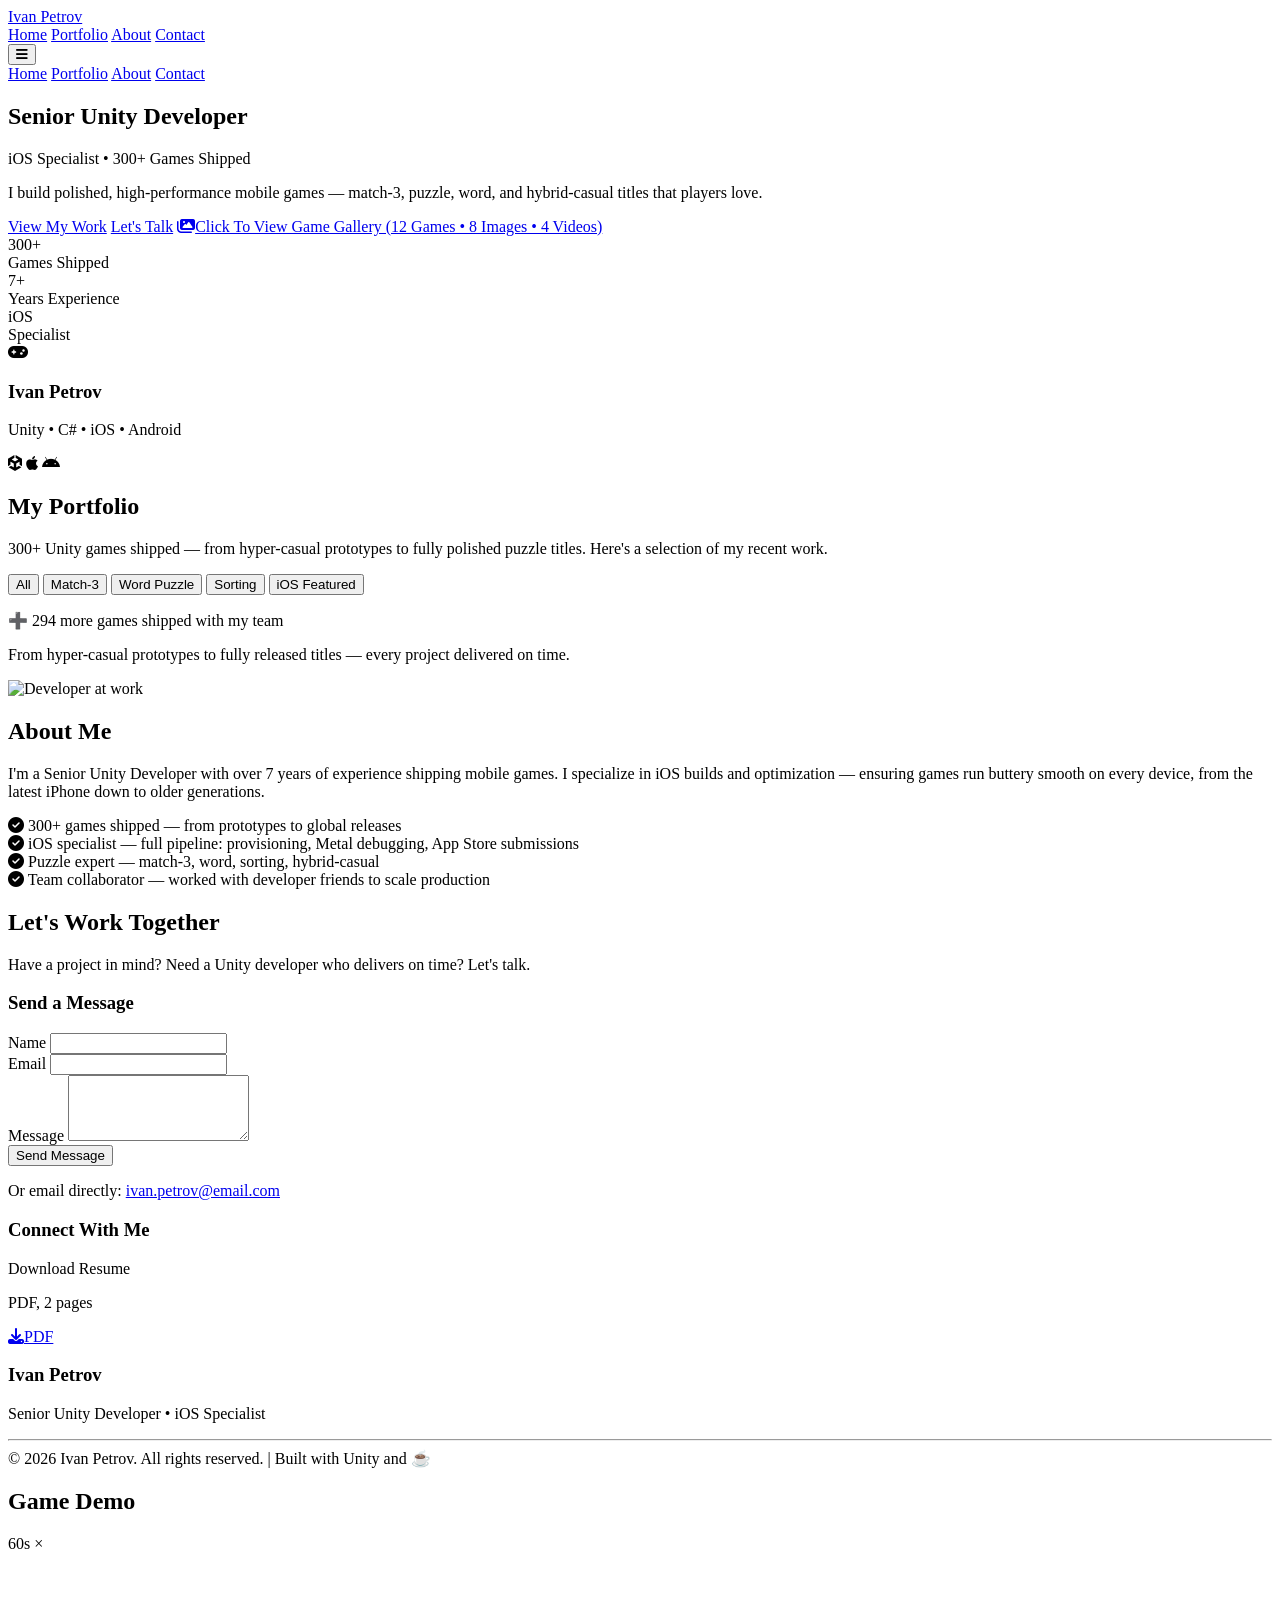
==== index.html @ 31826255 "Add files via upload" ====
<!DOCTYPE html>
<html lang="en">
<head>
    <meta charset="UTF-8">
    <meta name="viewport" content="width=device-width, initial-scale=1.0">
    <title>Ivan Petrov | Senior Unity Developer | iOS Specialist | 300+ Games Shipped</title>
    <meta name="description" content="Senior Unity Developer with 300+ shipped mobile games. iOS specialist in puzzle, match-3, and hybrid-casual titles.">
    
    <!-- Tailwind CSS via CDN -->
    <script src="https://cdn.tailwindcss.com"></script>
    
    <!-- Custom CSS -->
    <link rel="stylesheet" href="css/style.css">
    
    <!-- Font Awesome Icons -->
    <link rel="stylesheet" href="https://cdnjs.cloudflare.com/ajax/libs/font-awesome/6.4.0/css/all.min.css">
    
    <!-- Google Fonts -->
    <link href="https://fonts.googleapis.com/css2?family=Inter:wght@300;400;500;600;700;800&display=swap" rel="stylesheet">
</head>
<body class="bg-gray-50">

<!-- ==================== NAVIGATION ==================== -->
<nav class="bg-white shadow-lg fixed w-full z-50">
    <div class="max-w-7xl mx-auto px-4 sm:px-6 lg:px-8">
        <div class="flex justify-between items-center h-16">
            <div class="flex-shrink-0">
                <a href="#home" class="text-2xl font-bold text-primary">Ivan Petrov</a>
            </div>
            <div class="hidden md:block">
                <div class="ml-10 flex items-center space-x-8">
                    <a href="#home" class="nav-link">Home</a>
                    <a href="#portfolio" class="nav-link">Portfolio</a>
                    <a href="#about" class="nav-link">About</a>
                    <a href="#contact" class="nav-link">Contact</a>
                </div>
            </div>
            <div class="md:hidden">
                <button id="mobile-menu-button" class="text-gray-500 hover:text-gray-600 focus:outline-none">
                    <i class="fas fa-bars text-2xl"></i>
                </button>
            </div>
        </div>
    </div>
    <div id="mobile-menu" class="hidden md:hidden bg-white border-t">
        <div class="px-2 pt-2 pb-3 space-y-1">
            <a href="#home" class="block px-3 py-2 nav-link-mobile">Home</a>
            <a href="#portfolio" class="block px-3 py-2 nav-link-mobile">Portfolio</a>
            <a href="#about" class="block px-3 py-2 nav-link-mobile">About</a>
            <a href="#contact" class="block px-3 py-2 nav-link-mobile">Contact</a>
        </div>
    </div>
</nav>

<!-- ==================== HERO SECTION ==================== -->
<section id="home" class="pt-24 pb-16 gradient-bg text-white">
    <div class="max-w-7xl mx-auto px-4 sm:px-6 lg:px-8 py-16">
        <div class="grid md:grid-cols-2 gap-12 items-center">
            <div>
                <h1 class="text-4xl md:text-5xl lg:text-6xl font-extrabold leading-tight mb-4">
                    Senior Unity Developer
                </h1>
                <p class="text-2xl md:text-3xl text-indigo-200 mb-6">
                    iOS Specialist • 300+ Games Shipped
                </p>
                <p class="text-lg text-gray-200 mb-8 max-w-lg">
                    I build polished, high-performance mobile games — match-3, puzzle, word, and hybrid-casual titles that players love.
                </p>
                <div class="flex flex-wrap gap-4">
                    <a href="#portfolio" class="btn-primary">View My Work</a>
                    <a href="#contact" class="btn-secondary">Let's Talk</a>
                    <a href="games.html" class="btn-primary">
    <i class="fas fa-images mr-2"></i>Click To View Game Gallery (12 Games • 8 Images • 4 Videos)
</a>
                </div>
                <div class="grid grid-cols-3 gap-4 mt-12">
                    <div>
                        <div class="text-3xl font-bold">300+</div>
                        <div class="text-indigo-200 text-sm">Games Shipped</div>
                    </div>
                    <div>
                        <div class="text-3xl font-bold">7+</div>
                        <div class="text-indigo-200 text-sm">Years Experience</div>
                    </div>
                    <div>
                        <div class="text-3xl font-bold">iOS</div>
                        <div class="text-indigo-200 text-sm">Specialist</div>
                    </div>
                </div>
            </div>
            <div class="hidden md:block">
                <div class="hero-card">
                    <div class="text-center">
                        <div class="avatar-circle mx-auto mb-4">
                            <i class="fas fa-gamepad text-5xl text-white"></i>
                        </div>
                        <h3 class="text-2xl font-bold">Ivan Petrov</h3>
                        <p class="text-indigo-200">Unity • C# • iOS • Android</p>
                        <div class="flex justify-center space-x-4 mt-4">
                            <i class="fab fa-unity text-2xl"></i>
                            <i class="fab fa-apple text-2xl"></i>
                            <i class="fab fa-android text-2xl"></i>
                        </div>
                    </div>
                </div>
            </div>
        </div>
    </div>
</section>

<!-- ==================== PORTFOLIO SECTION ==================== -->
<section id="portfolio" class="py-20 bg-gray-50">
    <div class="max-w-7xl mx-auto px-4 sm:px-6 lg:px-8">
        <div class="text-center mb-16">
            <h2 class="section-title">My Portfolio</h2>
            <p class="section-subtitle">
                300+ Unity games shipped — from hyper-casual prototypes to fully polished puzzle titles. 
                Here's a selection of my recent work.
            </p>
        </div>
        
        <div class="flex flex-wrap justify-center gap-3 mb-12" id="filter-buttons">
            <button class="filter-btn active" data-filter="all">All</button>
            <button class="filter-btn" data-filter="match3">Match-3</button>
            <button class="filter-btn" data-filter="word">Word Puzzle</button>
            <button class="filter-btn" data-filter="sorting">Sorting</button>
            <button class="filter-btn" data-filter="ios">iOS Featured</button>
        </div>
        
        <div class="grid grid-cols-1 md:grid-cols-2 lg:grid-cols-3 gap-8" id="projects-grid"></div>
        
        <div class="mt-12 stats-note">
            <p class="text-xl text-primary font-semibold mb-2">➕ 294 more games shipped with my team</p>
            <p class="text-gray-600">From hyper-casual prototypes to fully released titles — every project delivered on time.</p>
        </div>
    </div>
</section>

<!-- ==================== ABOUT SECTION ==================== -->
<section id="about" class="py-20 bg-white">
    <div class="max-w-7xl mx-auto px-4 sm:px-6 lg:px-8">
        <div class="grid md:grid-cols-2 gap-12 items-center">
            <div>
                <div class="relative">
                    <div class="absolute -top-4 -left-4 w-24 h-24 bg-indigo-100 rounded-full -z-10"></div>
                    <img src="https://images.pexels.com/photos/1181671/pexels-photo-1181671.jpeg?auto=compress&cs=tinysrgb&w=800" alt="Developer at work" class="rounded-2xl shadow-xl">
                </div>
            </div>
            <div>
                <h2 class="section-title text-left">About Me</h2>
                <p class="text-lg text-gray-600 mb-6">
                    I'm a Senior Unity Developer with over 7 years of experience shipping mobile games. 
                    I specialize in iOS builds and optimization — ensuring games run buttery smooth on every device, 
                    from the latest iPhone down to older generations.
                </p>
                
                <div class="space-y-4 mb-8">
                    <div class="feature-item">
                        <i class="fas fa-check-circle text-primary mt-1 mr-3"></i>
                        <span><span class="font-semibold">300+ games shipped</span> — from prototypes to global releases</span>
                    </div>
                    <div class="feature-item">
                        <i class="fas fa-check-circle text-primary mt-1 mr-3"></i>
                        <span><span class="font-semibold">iOS specialist</span> — full pipeline: provisioning, Metal debugging, App Store submissions</span>
                    </div>
                    <div class="feature-item">
                        <i class="fas fa-check-circle text-primary mt-1 mr-3"></i>
                        <span><span class="font-semibold">Puzzle expert</span> — match-3, word, sorting, hybrid-casual</span>
                    </div>
                    <div class="feature-item">
                        <i class="fas fa-check-circle text-primary mt-1 mr-3"></i>
                        <span><span class="font-semibold">Team collaborator</span> — worked with developer friends to scale production</span>
                    </div>
                </div>
                
                <div class="space-y-4" id="skill-bars"></div>
            </div>
        </div>
    </div>
</section>

<!-- ==================== CONTACT SECTION ==================== -->
<section id="contact" class="py-20 bg-gray-50">
    <div class="max-w-7xl mx-auto px-4 sm:px-6 lg:px-8">
        <div class="text-center mb-16">
            <h2 class="section-title">Let's Work Together</h2>
            <p class="section-subtitle">
                Have a project in mind? Need a Unity developer who delivers on time? Let's talk.
            </p>
        </div>
        
        <div class="grid md:grid-cols-2 gap-8">
            <div class="bg-white rounded-xl shadow-lg p-8">
                <h3 class="text-2xl font-bold mb-6">Send a Message</h3>
                <form id="contact-form">
                    <div class="mb-4">
                        <label class="block text-gray-700 font-medium mb-2">Name</label>
                        <input type="text" id="user_name" class="form-input" required>
                    </div>
                    <div class="mb-4">
                        <label class="block text-gray-700 font-medium mb-2">Email</label>
                        <input type="email" id="user_email" class="form-input" required>
                    </div>
                    <div class="mb-4">
                        <label class="block text-gray-700 font-medium mb-2">Message</label>
                        <textarea id="user_message" rows="4" class="form-input" required></textarea>
                    </div>
                    <button type="submit" id="send-btn" class="btn-primary w-full">Send Message</button>
                </form>
                <div id="form-status" class="mt-4 text-center"></div>
                <p class="text-sm text-gray-500 mt-4 text-center">
                    Or email directly: <a href="mailto:ivan.petrov@email.com" class="text-primary">ivan.petrov@email.com</a>
                </p>
            </div>
            
            <div class="bg-white rounded-xl shadow-lg p-8">
                <h3 class="text-2xl font-bold mb-6">Connect With Me</h3>
                <div class="space-y-4" id="contact-links"></div>
                
                <div class="mt-6 p-4 bg-indigo-50 rounded-lg">
                    <div class="flex items-center justify-between">
                        <div>
                            <span class="font-semibold">Download Resume</span>
                            <p class="text-sm text-gray-600">PDF, 2 pages</p>
                        </div>
                        <a href="#" class="btn-primary">
                            <i class="fas fa-download mr-2"></i>PDF
                        </a>
                    </div>
                </div>
            </div>
        </div>
    </div>
</section>

<!-- ==================== FOOTER ==================== -->
<footer class="bg-gray-900 text-white py-12">
    <div class="max-w-7xl mx-auto px-4 sm:px-6 lg:px-8">
        <div class="flex flex-col md:flex-row justify-between items-center">
            <div class="text-center md:text-left mb-4 md:mb-0">
                <h3 class="text-2xl font-bold">Ivan Petrov</h3>
                <p class="text-gray-400">Senior Unity Developer • iOS Specialist</p>
            </div>
            <div class="flex space-x-6" id="social-links"></div>
        </div>
        <hr class="border-gray-800 my-8">
        <div class="text-center text-gray-500 text-sm">
            © 2026 Ivan Petrov. All rights reserved. | Built with Unity and ☕
        </div>
    </div>
</footer>

<!-- ==================== GAME MODAL ==================== -->
<div id="game-modal" class="modal">
    <div class="modal-content">
        <div class="flex justify-between items-center mb-4">
            <h2 id="game-title" class="text-2xl font-bold text-white">Game Demo</h2>
            <span id="game-timer" class="timer-display">60s</span>
            <span class="close" onclick="closeGameModal()">&times;</span>
        </div>
        
        <div id="game-canvas-container" class="canvas-container">
            <canvas id="game-canvas" width="400" height="600" class="game-canvas"></canvas>
        </div>
        
        <div class="mt-4 text-center text-gray-300">
            <p id="game-instruction" class="text-sm"></p>
        </div>
    </div>
</div>

<!-- Scripts -->
<script src="https://cdn.jsdelivr.net/npm/@emailjs/browser@3/dist/email.min.js"></script>
<script src="js/main.js"></script>
</body>
</html>
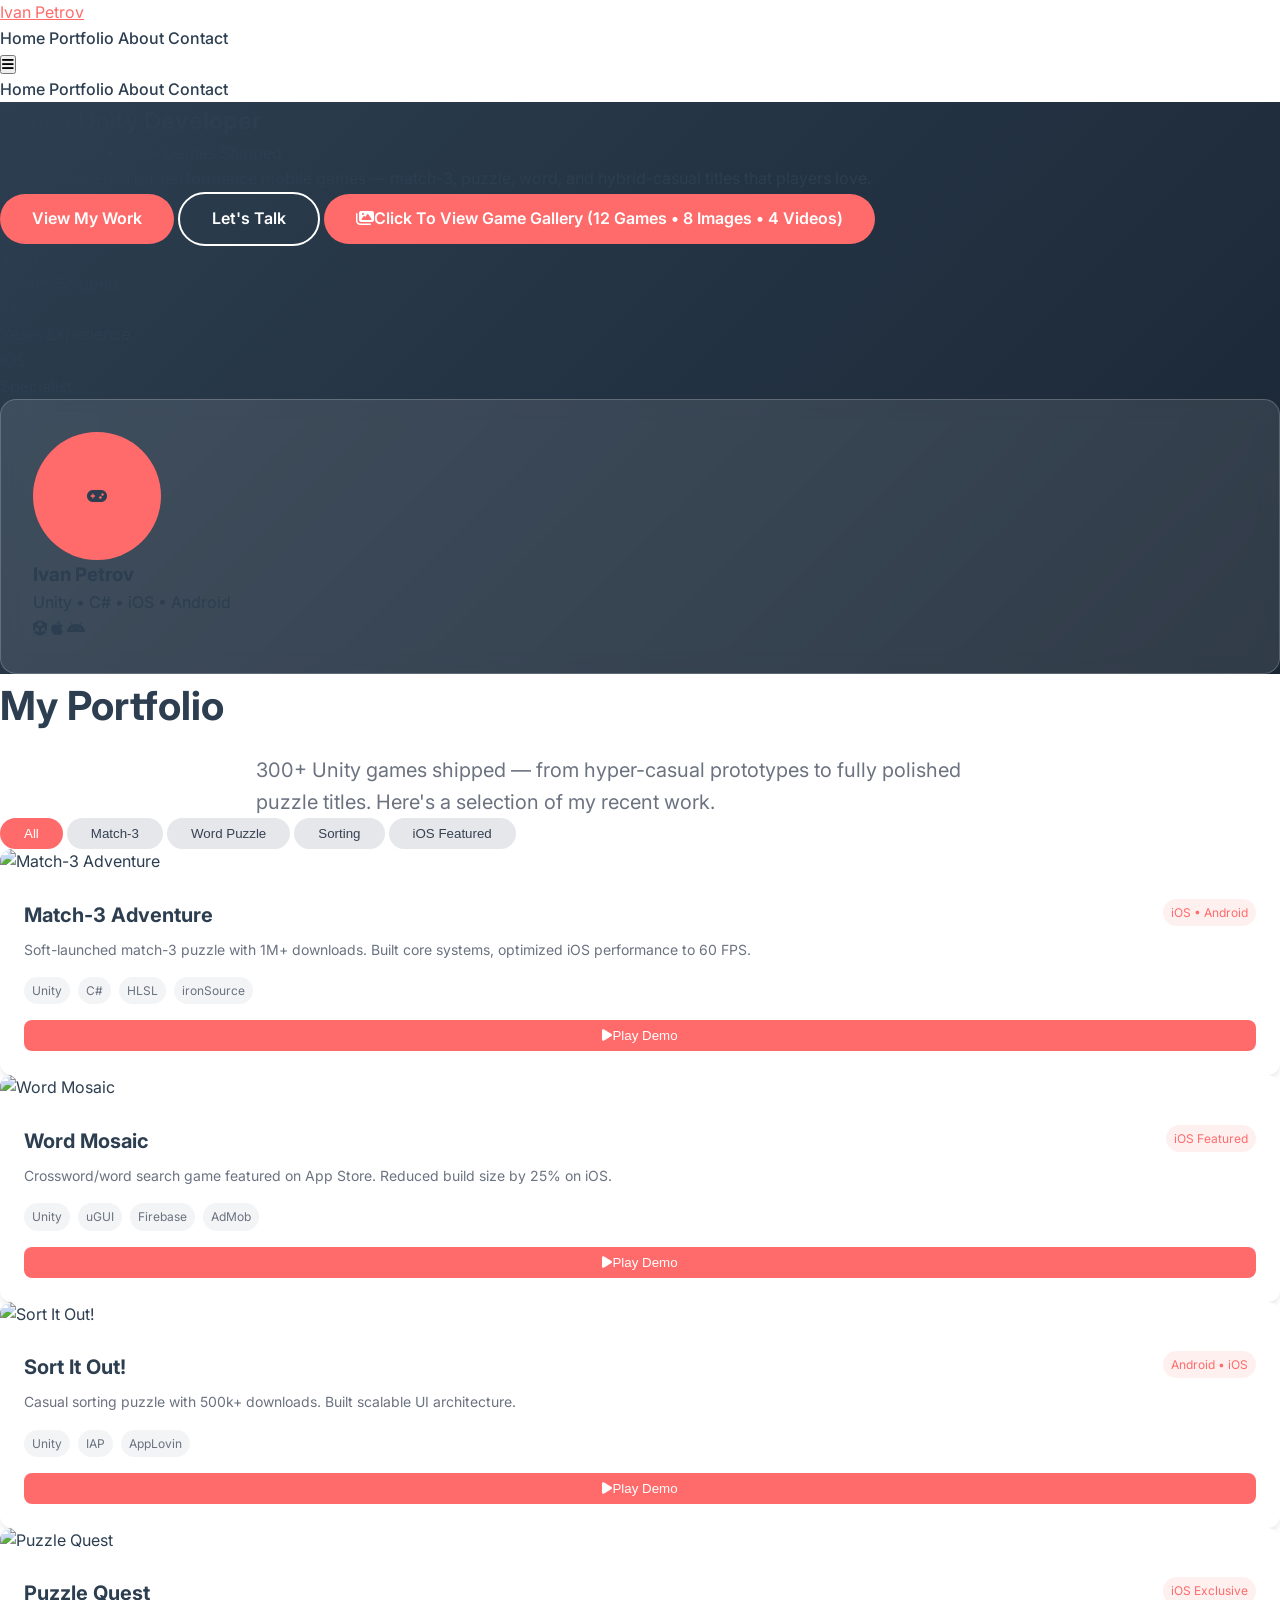
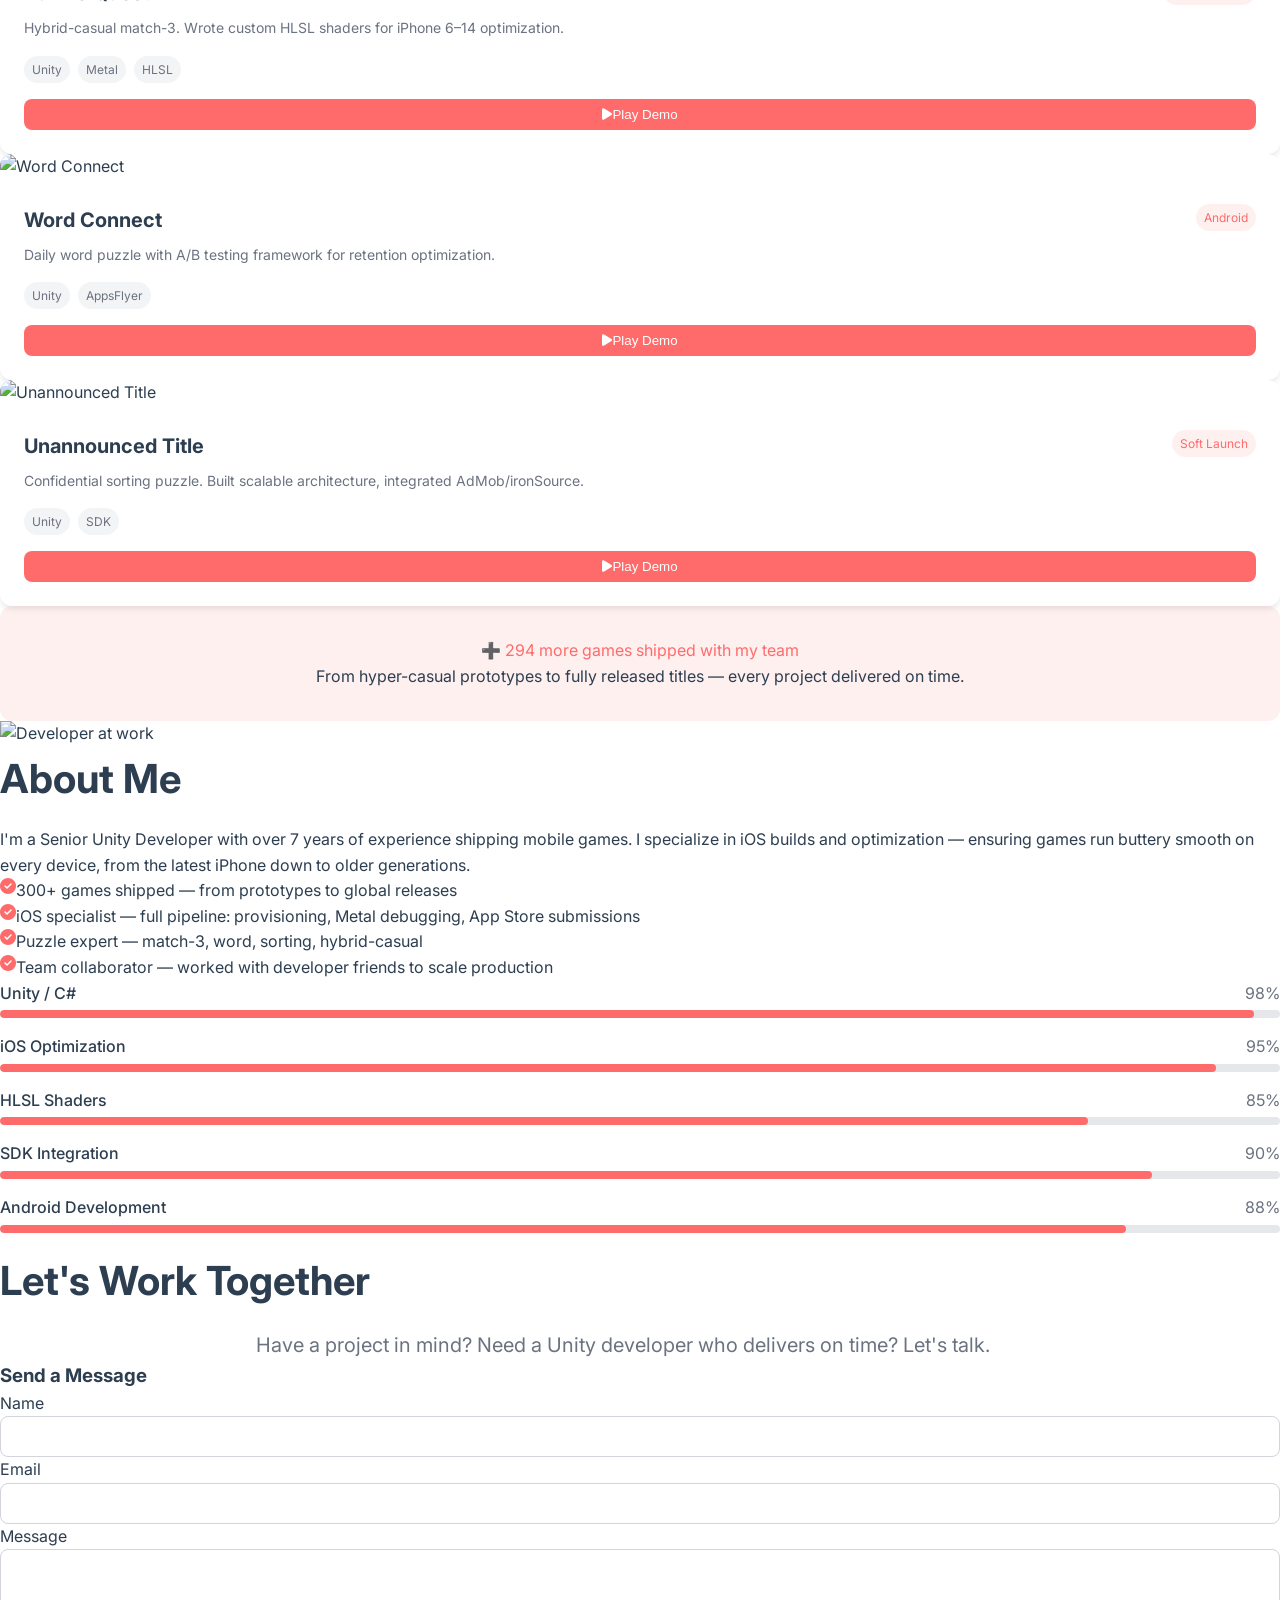
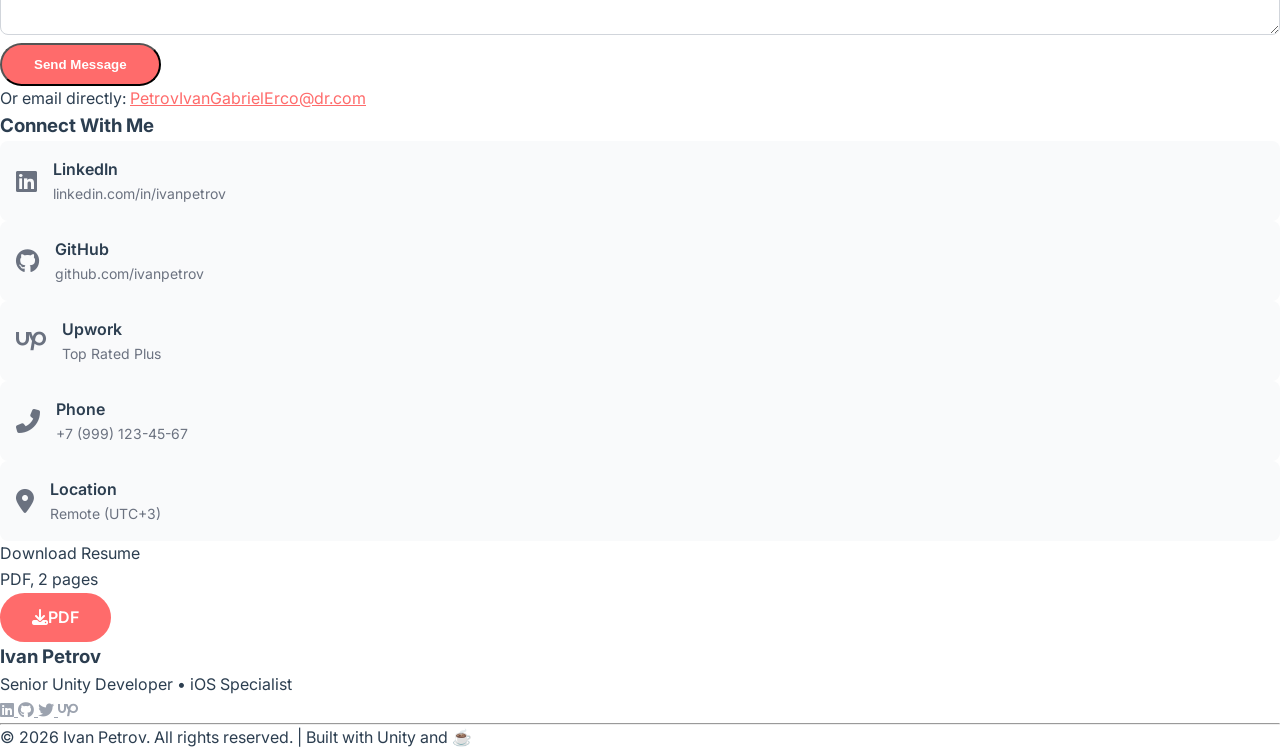
==== commit 219ebf3f: "Update email address in contact form" ====
--- a/index.html
+++ b/index.html
@@ -209,7 +209,7 @@
                 </form>
                 <div id="form-status" class="mt-4 text-center"></div>
                 <p class="text-sm text-gray-500 mt-4 text-center">
-                    Or email directly: <a href="mailto:ivan.petrov@email.com" class="text-primary">ivan.petrov@email.com</a>
+                    Or email directly: <a href="mailto:PetrovIvanGabrielErco@dr.com" class="text-primary">PetrovIvanGabrielErco@dr.com</a>
                 </p>
             </div>
             
@@ -273,4 +273,4 @@
 <script src="https://cdn.jsdelivr.net/npm/@emailjs/browser@3/dist/email.min.js"></script>
 <script src="js/main.js"></script>
 </body>
-</html>+</html>
--- a/css/style.css
+++ b/css/style.css
@@ -0,0 +1,460 @@
+/* ==================== CSS VARIABLES & THEMES ==================== */
+:root {
+    /* Modern Game Developer Theme (Bold & Professional) */
+    --primary: #FF6B6B;
+    --primary-dark: #e05a5a;
+    --secondary: #4ECDC4;
+    --dark: #2C3E50;
+    --light: #F7F9FC;
+    --accent: #FFE66D;
+    
+    /* Alternative Theme 1: Indie Studio (Playful & Vibrant) */
+    /*
+    --primary: #9B5DE5;
+    --primary-dark: #7b4ab8;
+    --secondary: #F15BB5;
+    --dark: #1A1A2E;
+    --light: #F9F9F9;
+    --accent: #FEE440;
+    */
+    
+    /* Alternative Theme 2: Retro Arcade (80s Gaming) */
+    /*
+    --primary: #FF2A6D;
+    --primary-dark: #cc2255;
+    --secondary: #05D9E8;
+    --dark: #0D0221;
+    --light: #F4F4F6;
+    --accent: #F7E05E;
+    */
+}
+
+/* ==================== GLOBAL STYLES ==================== */
+* {
+    margin: 0;
+    padding: 0;
+    box-sizing: border-box;
+}
+
+body {
+    font-family: 'Inter', sans-serif;
+    line-height: 1.6;
+    color: var(--dark);
+}
+
+/* ==================== CUSTOM CLASSES ==================== */
+.gradient-bg {
+    background: linear-gradient(135deg, var(--dark) 0%, #1a2634 100%);
+}
+
+.text-primary {
+    color: var(--primary);
+}
+
+.bg-primary {
+    background-color: var(--primary);
+}
+
+.btn-primary {
+    background-color: var(--primary);
+    color: white;
+    padding: 0.75rem 2rem;
+    border-radius: 9999px;
+    font-weight: 600;
+    transition: all 0.3s ease;
+    display: inline-block;
+    text-decoration: none;
+}
+
+.btn-primary:hover {
+    background-color: var(--primary-dark);
+    transform: translateY(-2px);
+    box-shadow: 0 10px 20px rgba(0, 0, 0, 0.1);
+}
+
+.btn-secondary {
+    border: 2px solid white;
+    color: white;
+    padding: 0.75rem 2rem;
+    border-radius: 9999px;
+    font-weight: 600;
+    transition: all 0.3s ease;
+    display: inline-block;
+    text-decoration: none;
+}
+
+.btn-secondary:hover {
+    background-color: white;
+    color: var(--primary);
+    transform: translateY(-2px);
+}
+
+.nav-link {
+    color: var(--dark);
+    font-weight: 500;
+    transition: color 0.3s ease;
+    text-decoration: none;
+}
+
+.nav-link:hover {
+    color: var(--primary);
+}
+
+.nav-link-mobile {
+    color: var(--dark);
+    font-weight: 500;
+    text-decoration: none;
+}
+
+.nav-link-mobile:hover {
+    background-color: rgba(255, 107, 107, 0.1);
+}
+
+.section-title {
+    font-size: 2.5rem;
+    font-weight: 700;
+    color: var(--dark);
+    margin-bottom: 1rem;
+}
+
+@media (max-width: 768px) {
+    .section-title {
+        font-size: 2rem;
+    }
+}
+
+.section-title.text-left {
+    text-align: left;
+}
+
+.section-subtitle {
+    font-size: 1.25rem;
+    color: #6b7280;
+    max-width: 48rem;
+    margin: 0 auto;
+}
+
+/* Hero Card */
+.hero-card {
+    background: rgba(255, 255, 255, 0.1);
+    backdrop-filter: blur(10px);
+    border-radius: 1rem;
+    padding: 2rem;
+    border: 1px solid rgba(255, 255, 255, 0.2);
+}
+
+.avatar-circle {
+    width: 8rem;
+    height: 8rem;
+    background-color: var(--primary);
+    border-radius: 50%;
+    display: flex;
+    align-items: center;
+    justify-content: center;
+}
+
+/* Project Cards */
+.project-card {
+    background: white;
+    border-radius: 0.75rem;
+    overflow: hidden;
+    box-shadow: 0 4px 6px -1px rgba(0, 0, 0, 0.1);
+    transition: all 0.3s ease;
+}
+
+.project-card:hover {
+    transform: translateY(-5px);
+    box-shadow: 0 20px 25px -5px rgba(0, 0, 0, 0.1);
+}
+
+.project-image {
+    width: 100%;
+    height: 12rem;
+    object-fit: cover;
+}
+
+.project-content {
+    padding: 1.5rem;
+}
+
+.project-header {
+    display: flex;
+    justify-content: space-between;
+    align-items: start;
+    margin-bottom: 0.5rem;
+}
+
+.project-title {
+    font-size: 1.25rem;
+    font-weight: 700;
+}
+
+.project-badge {
+    background-color: rgba(255, 107, 107, 0.1);
+    color: var(--primary);
+    font-size: 0.75rem;
+    padding: 0.25rem 0.5rem;
+    border-radius: 9999px;
+}
+
+.project-description {
+    color: #6b7280;
+    margin-bottom: 1rem;
+    font-size: 0.875rem;
+}
+
+.project-tags {
+    display: flex;
+    flex-wrap: wrap;
+    gap: 0.5rem;
+    margin-bottom: 1rem;
+}
+
+.project-tag {
+    background-color: #f3f4f6;
+    color: #6b7280;
+    font-size: 0.75rem;
+    padding: 0.25rem 0.5rem;
+    border-radius: 9999px;
+}
+
+.project-button {
+    width: 100%;
+    background-color: var(--primary);
+    color: white;
+    padding: 0.5rem;
+    border-radius: 0.5rem;
+    border: none;
+    cursor: pointer;
+    transition: background-color 0.3s ease;
+}
+
+.project-button:hover {
+    background-color: var(--primary-dark);
+}
+
+/* Filter Buttons */
+.filter-btn {
+    padding: 0.5rem 1.5rem;
+    border-radius: 9999px;
+    font-weight: 500;
+    cursor: pointer;
+    transition: all 0.3s ease;
+    border: none;
+    background-color: #e5e7eb;
+    color: #374151;
+}
+
+.filter-btn:hover {
+    background-color: #d1d5db;
+}
+
+.filter-btn.active {
+    background-color: var(--primary);
+    color: white;
+}
+
+/* Stats Note */
+.stats-note {
+    background-color: rgba(255, 107, 107, 0.1);
+    border-radius: 0.75rem;
+    padding: 2rem;
+    text-align: center;
+}
+
+/* Feature Items */
+.feature-item {
+    display: flex;
+    align-items: flex-start;
+}
+
+/* Form Inputs */
+.form-input {
+    width: 100%;
+    padding: 0.75rem 1rem;
+    border: 1px solid #d1d5db;
+    border-radius: 0.5rem;
+    transition: all 0.3s ease;
+}
+
+.form-input:focus {
+    outline: none;
+    ring: 2px solid var(--primary);
+    border-color: transparent;
+}
+
+/* Contact Links */
+.contact-link {
+    display: flex;
+    align-items: center;
+    padding: 1rem;
+    background-color: #f9fafb;
+    border-radius: 0.5rem;
+    text-decoration: none;
+    color: inherit;
+    transition: background-color 0.3s ease;
+}
+
+.contact-link:hover {
+    background-color: rgba(255, 107, 107, 0.1);
+}
+
+.contact-icon {
+    font-size: 1.5rem;
+    color: #6b7280;
+    margin-right: 1rem;
+    transition: color 0.3s ease;
+}
+
+.contact-link:hover .contact-icon {
+    color: var(--primary);
+}
+
+.contact-info {
+    flex: 1;
+}
+
+.contact-info .label {
+    font-weight: 600;
+}
+
+.contact-info .value {
+    font-size: 0.875rem;
+    color: #6b7280;
+}
+
+/* Skill Bars */
+.skill-item {
+    margin-bottom: 1rem;
+}
+
+.skill-header {
+    display: flex;
+    justify-content: space-between;
+    margin-bottom: 0.25rem;
+}
+
+.skill-name {
+    font-weight: 500;
+}
+
+.skill-percent {
+    color: #6b7280;
+}
+
+.skill-bar-bg {
+    width: 100%;
+    height: 0.5rem;
+    background-color: #e5e7eb;
+    border-radius: 9999px;
+    overflow: hidden;
+}
+
+.skill-bar-fill {
+    height: 100%;
+    background-color: var(--primary);
+    border-radius: 9999px;
+    transition: width 1s ease;
+}
+
+/* Modal */
+.modal {
+    display: none;
+    position: fixed;
+    z-index: 1000;
+    left: 0;
+    top: 0;
+    width: 100%;
+    height: 100%;
+    background-color: rgba(0, 0, 0, 0.8);
+}
+
+.modal-content {
+    background-color: #1a1a1a;
+    margin: 5% auto;
+    padding: 1.25rem;
+    width: 90%;
+    height: 80%;
+    max-width: 1200px;
+    border-radius: 0.75rem;
+    position: relative;
+}
+
+.close {
+    color: #aaa;
+    font-size: 2rem;
+    font-weight: bold;
+    cursor: pointer;
+    position: absolute;
+    right: 1.25rem;
+    top: 0.5rem;
+    transition: color 0.3s ease;
+}
+
+.close:hover {
+    color: white;
+}
+
+.timer-display {
+    background-color: var(--primary);
+    color: white;
+    padding: 0.5rem 1rem;
+    border-radius: 9999px;
+    font-family: monospace;
+    font-size: 1.25rem;
+}
+
+.canvas-container {
+    width: 100%;
+    height: calc(100% - 80px);
+    background-color: #111827;
+    border-radius: 0.5rem;
+    display: flex;
+    align-items: center;
+    justify-content: center;
+}
+
+.game-canvas {
+    max-width: 100%;
+    max-height: 100%;
+    border-radius: 0.5rem;
+}
+
+/* Social Links */
+.social-link {
+    color: #9ca3af;
+    transition: color 0.3s ease;
+}
+
+.social-link:hover {
+    color: white;
+}
+
+/* Responsive Adjustments */
+@media (max-width: 768px) {
+    .modal-content {
+        width: 95%;
+        height: 90%;
+        margin: 2% auto;
+    }
+    
+    .timer-display {
+        font-size: 1rem;
+    }
+}
+
+/* Animations */
+@keyframes fadeIn {
+    from {
+        opacity: 0;
+        transform: translateY(20px);
+    }
+    to {
+        opacity: 1;
+        transform: translateY(0);
+    }
+}
+
+.project-card {
+    animation: fadeIn 0.6s ease-out;
+}
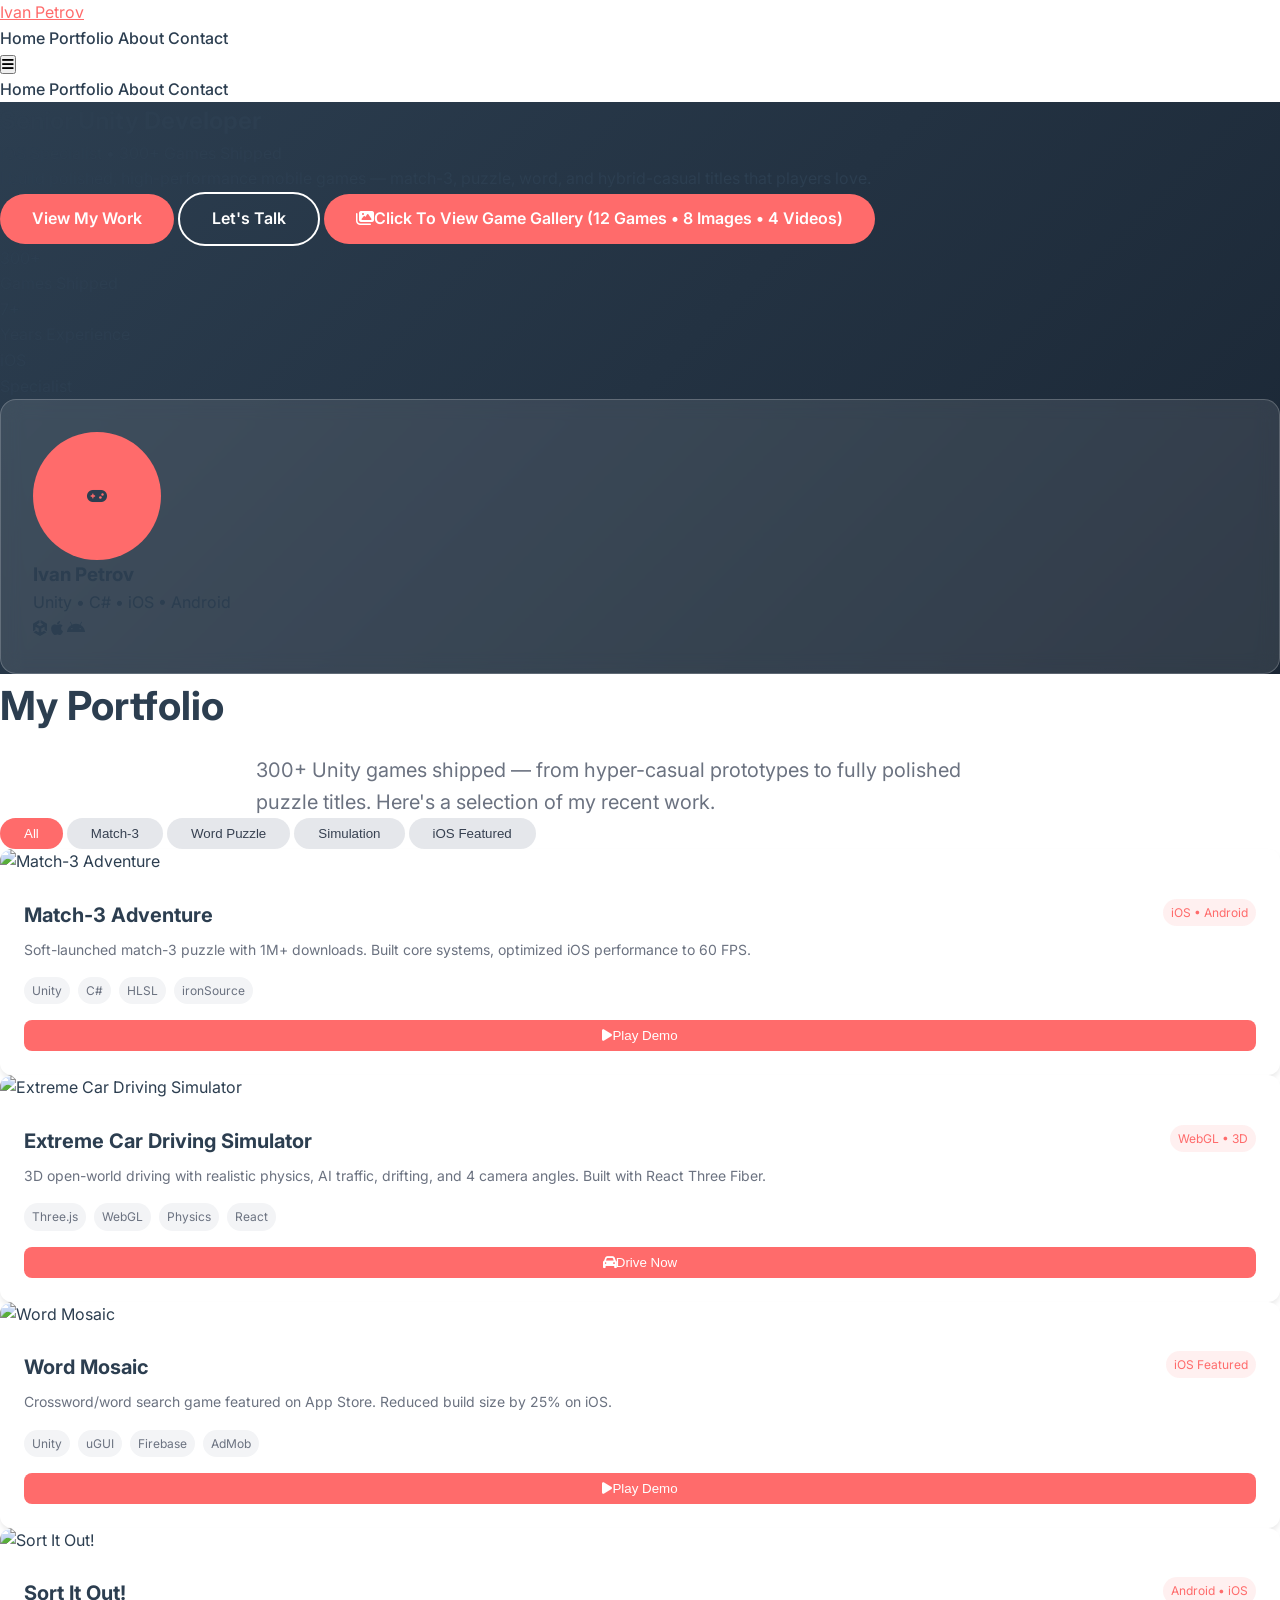
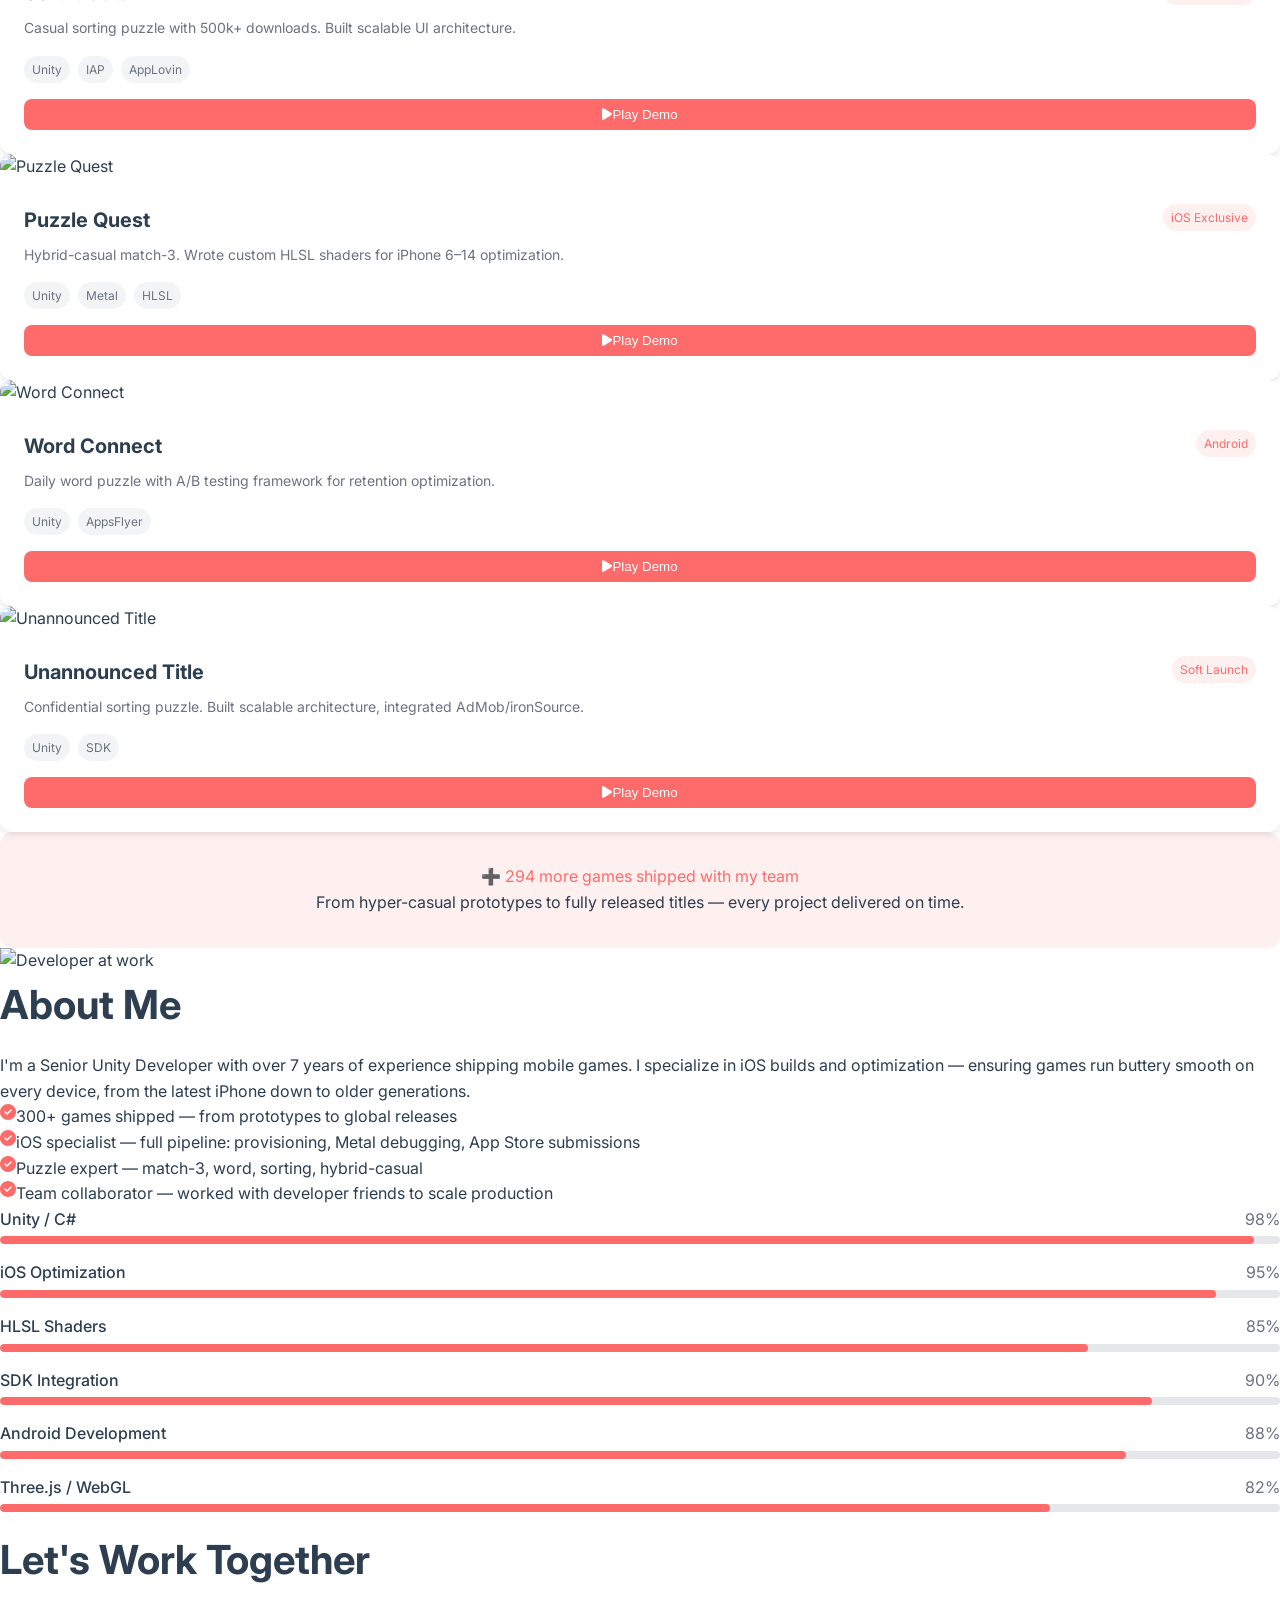
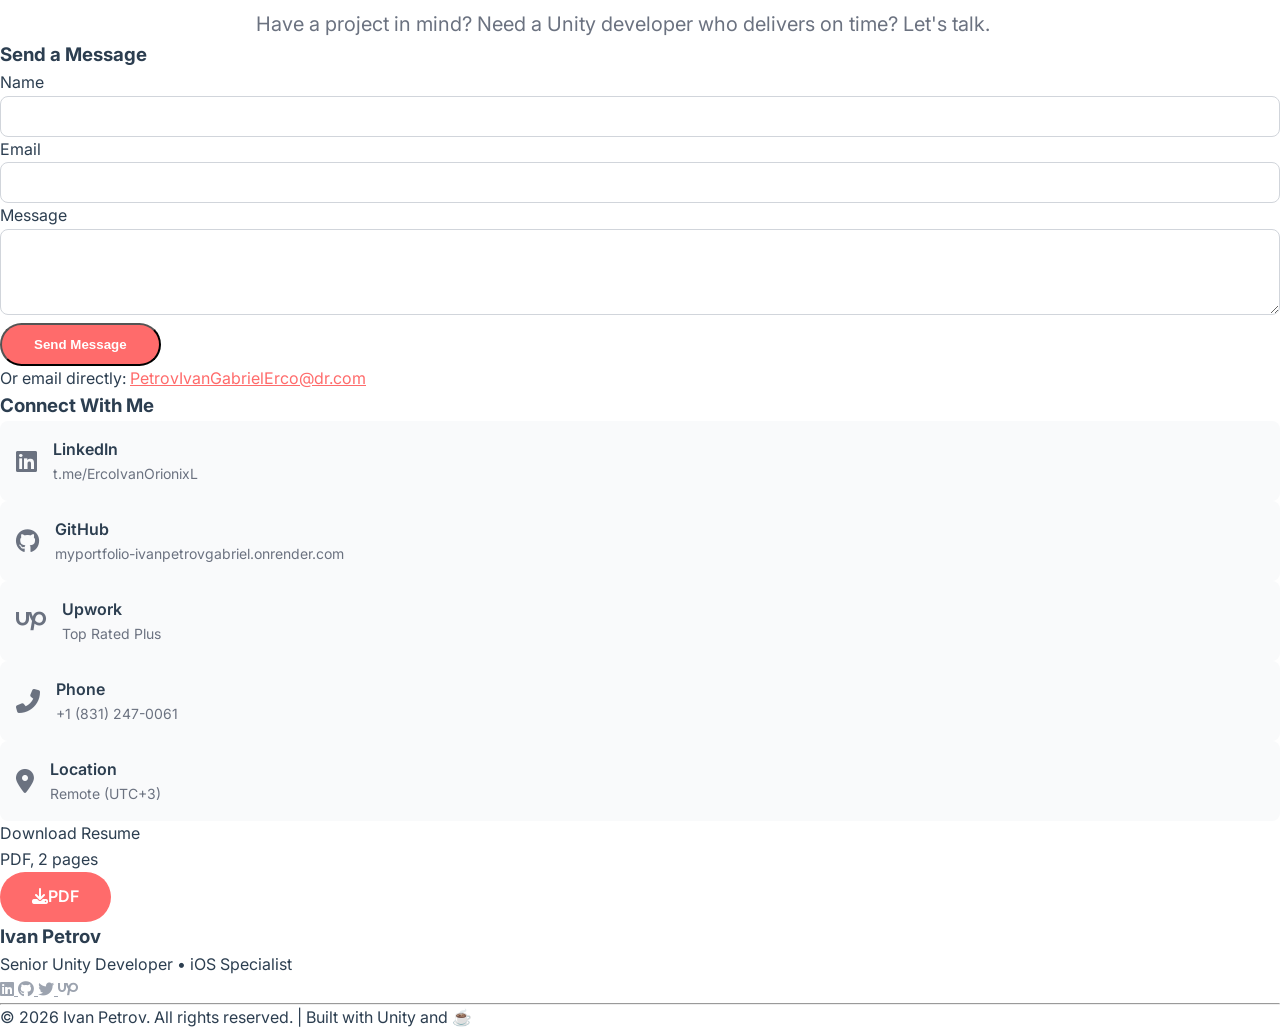
==== commit 633bdd32: "Add files via upload" ====
--- a/index.html
+++ b/index.html
@@ -70,8 +70,8 @@
                     <a href="#portfolio" class="btn-primary">View My Work</a>
                     <a href="#contact" class="btn-secondary">Let's Talk</a>
                     <a href="games.html" class="btn-primary">
-    <i class="fas fa-images mr-2"></i>Click To View Game Gallery (12 Games • 8 Images • 4 Videos)
-</a>
+                        <i class="fas fa-images mr-2"></i>Click To View Game Gallery (12 Games • 8 Images • 4 Videos)
+                    </a>
                 </div>
                 <div class="grid grid-cols-3 gap-4 mt-12">
                     <div>
@@ -123,11 +123,130 @@
             <button class="filter-btn active" data-filter="all">All</button>
             <button class="filter-btn" data-filter="match3">Match-3</button>
             <button class="filter-btn" data-filter="word">Word Puzzle</button>
-            <button class="filter-btn" data-filter="sorting">Sorting</button>
+            <button class="filter-btn" data-filter="simulation">Simulation</button>
             <button class="filter-btn" data-filter="ios">iOS Featured</button>
         </div>
         
-        <div class="grid grid-cols-1 md:grid-cols-2 lg:grid-cols-3 gap-8" id="projects-grid"></div>
+        <div class="grid grid-cols-1 md:grid-cols-2 lg:grid-cols-3 gap-8" id="projects-grid">
+            <!-- Project 1 - Match-3 (Existing) -->
+            <div class="project-card game-card" data-category="match3 ios">
+                <img src="https://images.pexels.com/photos/3165335/pexels-photo-3165335.jpeg?auto=compress&cs=tinysrgb&w=600" alt="Match-3 Game" class="project-image">
+                <div class="project-content">
+                    <div class="project-header">
+                        <h3 class="project-title">Match-3 Adventure</h3>
+                        <span class="project-badge">iOS • Android</span>
+                    </div>
+                    <p class="project-description">Soft-launched match-3 puzzle with 1M+ downloads. Built core systems, optimized iOS performance to 60 FPS.</p>
+                    <div class="project-tags">
+                        <span class="project-tag">Unity</span>
+                        <span class="project-tag">C#</span>
+                        <span class="project-tag">HLSL</span>
+                    </div>
+                    <button onclick="window.open('https://replit.com/@myrdpa/2026-Word-Mosaic-Word-Puzzle-Shape-Match', '_blank')" class="project-button">
+                        <i class="fas fa-play mr-2"></i>Play Demo
+                    </button>
+                </div>
+            </div>
+            
+            <!-- Project 2 - NEW DRIVING SIMULATION GAME -->
+            <div class="project-card game-card" data-category="simulation">
+                <img src="https://images.pexels.com/photos/116675/pexels-photo-116675.jpeg?auto=compress&cs=tinysrgb&w=600" alt="Extreme Car Driving Simulator" class="project-image">
+                <div class="project-content">
+                    <div class="project-header">
+                        <h3 class="project-title">Extreme Car Driving Simulator</h3>
+                        <span class="project-badge">WebGL • 3D</span>
+                    </div>
+                    <p class="project-description">3D open-world driving with realistic physics, AI traffic, drifting, and 4 camera angles. Built with React Three Fiber.</p>
+                    <div class="project-tags">
+                        <span class="project-tag">Three.js</span>
+                        <span class="project-tag">WebGL</span>
+                        <span class="project-tag">Physics</span>
+                    </div>
+                    <button onclick="window.open('https://d89752c8-c350-4b63-a89a-79ad61e7f000-00-23ouew19ry8y5.riker.replit.dev/', '_blank')" class="project-button">
+                        <i class="fas fa-car mr-2"></i>Drive Now
+                    </button>
+                </div>
+            </div>
+            
+            <!-- Project 3 - Word Mosaic (Existing) -->
+            <div class="project-card game-card" data-category="word ios">
+                <img src="https://images.pexels.com/photos/3769021/pexels-photo-3769021.jpeg?auto=compress&cs=tinysrgb&w=600" alt="Word Puzzle" class="project-image">
+                <div class="project-content">
+                    <div class="project-header">
+                        <h3 class="project-title">Word Mosaic</h3>
+                        <span class="project-badge">iOS Featured</span>
+                    </div>
+                    <p class="project-description">Crossword/word search game featured on App Store. Reduced build size by 25% on iOS.</p>
+                    <div class="project-tags">
+                        <span class="project-tag">Unity</span>
+                        <span class="project-tag">uGUI</span>
+                        <span class="project-tag">Firebase</span>
+                    </div>
+                    <button onclick="window.open('https://replit.com/@myrdpa/2026-Word-Mosaic-Word-Puzzle-Shape-Match', '_blank')" class="project-button">
+                        <i class="fas fa-play mr-2"></i>Play Demo
+                    </button>
+                </div>
+            </div>
+            
+            <!-- Project 4 - Sort It Out (Existing) -->
+            <div class="project-card game-card" data-category="sorting">
+                <img src="https://images.pexels.com/photos/7654125/pexels-photo-7654125.jpeg?auto=compress&cs=tinysrgb&w=600" alt="Sorting Game" class="project-image">
+                <div class="project-content">
+                    <div class="project-header">
+                        <h3 class="project-title">Sort It Out!</h3>
+                        <span class="project-badge">Android • iOS</span>
+                    </div>
+                    <p class="project-description">Casual sorting puzzle with 500k+ downloads. Built scalable UI architecture.</p>
+                    <div class="project-tags">
+                        <span class="project-tag">Unity</span>
+                        <span class="project-tag">IAP</span>
+                        <span class="project-tag">AppLovin</span>
+                    </div>
+                    <button onclick="window.open('https://replit.com/@myrdpa/2026-Word-Mosaic-Word-Puzzle-Shape-Match', '_blank')" class="project-button">
+                        <i class="fas fa-play mr-2"></i>Play Demo
+                    </button>
+                </div>
+            </div>
+            
+            <!-- Project 5 - Puzzle Quest (Existing) -->
+            <div class="project-card game-card" data-category="match3 ios">
+                <img src="https://images.pexels.com/photos/1192545/pexels-photo-1192545.jpeg?auto=compress&cs=tinysrgb&w=600" alt="Puzzle Quest" class="project-image">
+                <div class="project-content">
+                    <div class="project-header">
+                        <h3 class="project-title">Puzzle Quest</h3>
+                        <span class="project-badge">iOS Exclusive</span>
+                    </div>
+                    <p class="project-description">Hybrid-casual match-3. Wrote custom HLSL shaders for iPhone 6–14 optimization.</p>
+                    <div class="project-tags">
+                        <span class="project-tag">Unity</span>
+                        <span class="project-tag">Metal</span>
+                        <span class="project-tag">HLSL</span>
+                    </div>
+                    <button onclick="window.open('https://replit.com/@myrdpa/2026-Word-Mosaic-Word-Puzzle-Shape-Match', '_blank')" class="project-button">
+                        <i class="fas fa-play mr-2"></i>Play Demo
+                    </button>
+                </div>
+            </div>
+            
+            <!-- Project 6 - Word Connect (Existing) -->
+            <div class="project-card game-card" data-category="word">
+                <img src="https://images.pexels.com/photos/3112666/pexels-photo-3112666.jpeg?auto=compress&cs=tinysrgb&w=600" alt="Word Connect" class="project-image">
+                <div class="project-content">
+                    <div class="project-header">
+                        <h3 class="project-title">Word Connect</h3>
+                        <span class="project-badge">Android</span>
+                    </div>
+                    <p class="project-description">Daily word puzzle with A/B testing framework for retention optimization.</p>
+                    <div class="project-tags">
+                        <span class="project-tag">Unity</span>
+                        <span class="project-tag">AppsFlyer</span>
+                    </div>
+                    <button onclick="window.open('https://replit.com/@myrdpa/2026-Word-Mosaic-Word-Puzzle-Shape-Match', '_blank')" class="project-button">
+                        <i class="fas fa-play mr-2"></i>Play Demo
+                    </button>
+                </div>
+            </div>
+        </div>
         
         <div class="mt-12 stats-note">
             <p class="text-xl text-primary font-semibold mb-2">➕ 294 more games shipped with my team</p>
@@ -273,4 +392,4 @@
 <script src="https://cdn.jsdelivr.net/npm/@emailjs/browser@3/dist/email.min.js"></script>
 <script src="js/main.js"></script>
 </body>
-</html>
+</html>
